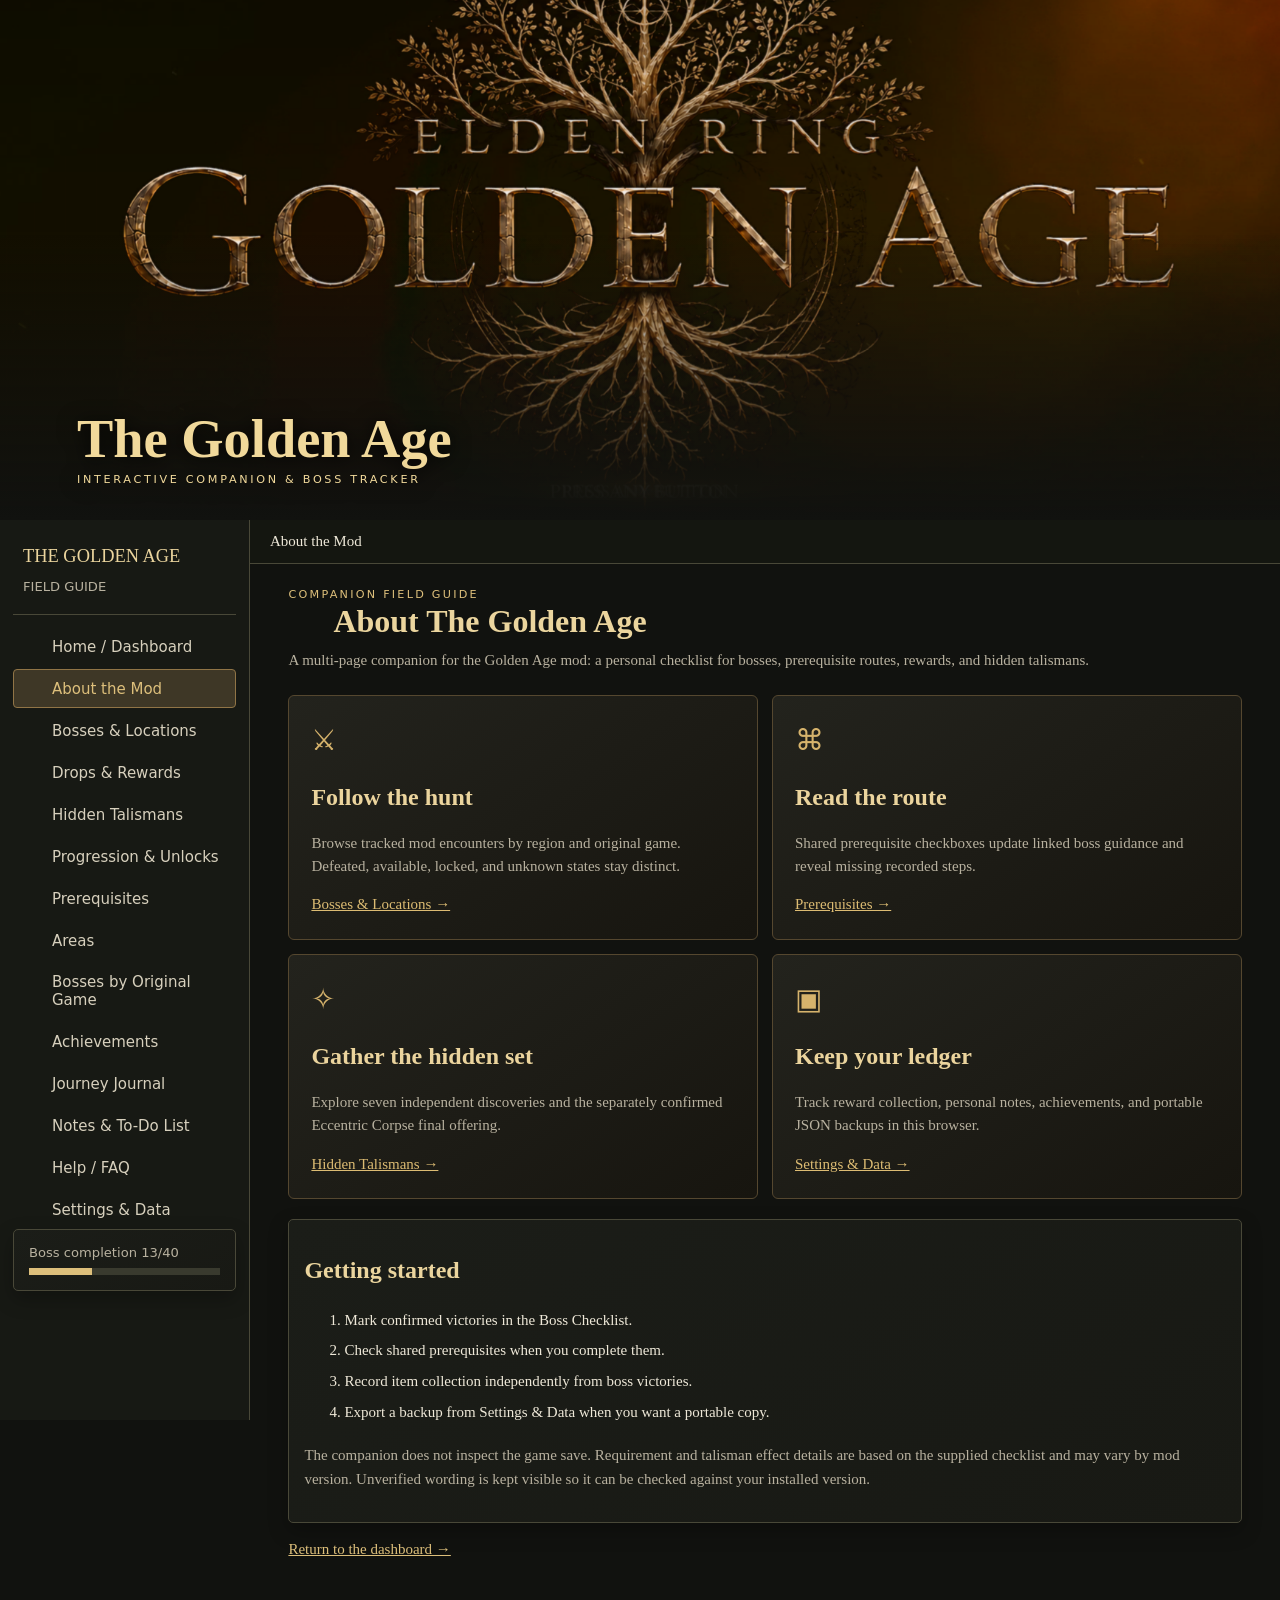
==== about.html @ 00728326 "Add files via upload" ====
<!doctype html><html lang="en"><head><meta charset="utf-8"><meta name="viewport" content="width=device-width,initial-scale=1"><meta name="theme-color" content="#11120f"><title>About the Mod — The Golden Age</title><link rel="stylesheet" href="app.css"></head><body data-page="about"><div class="hero"><div class="art" id="art"></div><h1>The Golden Age<small>Interactive companion & boss tracker</small></h1></div><div class="layout"><aside id="side"><div class="brand">THE GOLDEN AGE<br><span class="small">FIELD GUIDE</span></div><nav id="nav"></nav><div class="panel small" id="progress"></div></aside><div class="overlay" id="overlay"></div><div class="main"><div class="top"><button class="hamb" id="hamb">☰</button> <span id="pageLabel">About the Mod</span></div><main class="content" id="view"></main><footer class="small">Local companion tracker. Progress stays in this browser. Locations and prerequisites can vary by mod version.</footer></div></div><script src="bosses-data.js"></script><script src="app.js"></script><script src="rewards-data.js"></script><script src="talisman-data.js"></script><script src="extras.js"></script></body></html>
---- app.css ----
:root {
  color-scheme: dark;
  --bg: #11120f;
  --panel: #1b1d18;
  --line: #494838;
  --text: #eee8d8;
  --muted: #b8b19f;
  --gold: #ddbf7b;
  --green: #9fc58a;
  --amber: #e2bc76;
}

* {
  box-sizing: border-box;
}

body {
  margin: 0;
  background: var(--bg);
  color: var(--text);
  font: 15px/1.55 Georgia, serif;
}

button,
input,
select,
textarea {
  font: inherit;
}

button,
select {
  color: var(--text);
  background: #24261f;
  border: 1px solid #635c40;
  padding: 9px 12px;
  border-radius: 4px;
  cursor: pointer;
}

button:hover {
  border-color: var(--gold);
  color: #f2dc9f;
}

button:focus-visible,
input:focus-visible,
select:focus-visible,
textarea:focus-visible,
a:focus-visible {
  outline: 2px solid var(--gold);
  outline-offset: 2px;
}

/* --- Interactive Checkbox & Card Animations --- */
input[type="checkbox"] {
  cursor: pointer;
  transition: transform 0.2s cubic-bezier(0.175, 0.885, 0.32, 1.275);
}

input[type="checkbox"]:checked {
  transform: scale(1.25);
}

@keyframes achievementUnlockPop {
  0% {
    transform: scale(0.95);
    opacity: 0;
  }
  50% {
    transform: scale(1.03);
    opacity: 1;
  }
  100% {
    transform: scale(1);
    opacity: 1;
  }
}

.hero {
  height: min(46vw, 520px);
  min-height: 250px;
  position: relative;
  overflow: hidden;
  background: #080903;
}

.art {
  position: absolute;
  inset: -5%;
  background: url('elden-ring-hero.png') center 48%/cover no-repeat;
  animation: fade 1.8s ease both;
  transition: transform 0.2s;
}

.hero:after {
  content: '';
  position: absolute;
  inset: 0;
  background: linear-gradient(0deg, #11120f, transparent 55%, #0003);
}

.hero h1 {
  position: absolute;
  z-index: 1;
  left: 6vw;
  bottom: 26px;
  color: #f1d99b;
  font-size: clamp(2rem, 5vw, 3.4rem);
  text-shadow: 0 2px 20px #000;
  animation: fade 1.2s 0.2s both;
}

.hero small {
  display: block;
  font: 0.7rem system-ui, sans-serif;
  letter-spacing: 0.24em;
  text-transform: uppercase;
}

@keyframes fade {
  from {
    opacity: 0;
    transform: scale(1.07);
  }
  to {
    opacity: 1;
    transform: scale(1);
  }
}

.layout {
  display: grid;
  grid-template-columns: 250px minmax(0, 1fr);
}

aside {
  height: 100vh;
  overflow: auto;
  position: sticky;
  top: 0;
  background: #171914;
  border-right: 1px solid var(--line);
  padding: 18px 13px;
}

.brand {
  color: var(--gold);
  font-size: 1.15rem;
  padding: 4px 10px 15px;
  border-bottom: 1px solid var(--line);
}

nav {
  display: grid;
  gap: 3px;
  margin-top: 12px;
}

nav a {
  display: block;
  text-decoration: none;
  background: transparent;
  border: 1px solid transparent;
  border-radius: 4px;
  padding: 9px 10px;
  color: #d7d0bd;
  font: 15px system-ui, sans-serif;
}

nav a.active {
  background: color-mix(in srgb, var(--gold2) 30%, var(--panel));
  border-color: var(--gold2);
  color: var(--gold);
}

nav a:hover {
  background: #25271f;
}

nav button {
  text-align: left;
  background: transparent;
  border-color: transparent;
  color: #d7d0bd;
}

nav button.active {
  background: #302e22;
  border-color: #63583b;
  color: #f0d797;
}

.meter {
  height: 7px;
  background: #393a2e;
  margin-top: 8px;
}

.meter i {
  height: 100%;
  display: block;
  background: linear-gradient(90deg, var(--gold2), var(--gold));
}

.main {
  min-width: 0;
}

.top {
  position: sticky;
  top: 0;
  background: #141610ed;
  backdrop-filter: blur(8px);
  padding: 10px 20px;
  border-bottom: 1px solid var(--line);
  z-index: 3;
  color: var(--gold);
}

.hamb {
  display: none;
}

.content {
  padding: 24px clamp(15px, 3vw, 40px);
  max-width: 1450px;
  margin: auto;
}

h1,
h2,
h3 {
  color: #ebd59e;
  line-height: 1.25;
}

h1 {
  margin: 0 0 8px;
}

p {
  color: var(--muted);
}

.grid {
  display: grid;
  grid-template-columns: repeat(auto-fit, minmax(min(100%, 225px), 1fr));
  gap: 12px;
}

.stat,
.panel,
.card,
.row {
  background: linear-gradient(145deg, #24251f, #191b16);
  border: 1px solid var(--line);
  border-radius: 5px;
  padding: 15px;
}

.stat b {
  display: block;
  font-size: 1.8rem;
  color: var(--gold);
}

.stat span,
.muted,
.small {
  color: var(--muted);
  font: 0.82rem system-ui, sans-serif;
}

.toolbar {
  display: flex;
  flex-wrap: wrap;
  gap: 8px;
  margin: 14px 0;
}

.toolbar input,
.toolbar select,
textarea {
  background: #171914;
  color: var(--text);
  border: 1px solid var(--line);
  padding: 10px;
  border-radius: 4px;
}

.search {
  flex: 1;
  min-width: 180px;
}

.area {
  margin: 24px 0;
}

.area h2 {
  border-bottom: 1px solid #907446;
  padding-bottom: 8px;
}

.cards {
  display: grid;
  grid-template-columns: repeat(auto-fit, minmax(min(100%, 320px), 1fr));
  gap: 12px;
}

.card {
  padding: 0;
  overflow: hidden;
}

.card.done {
  border-color: #70865b;
}

.head {
  display: flex;
  gap: 10px;
  align-items: flex-start;
  padding: 13px;
}

.check {
  width: 20px;
  height: 20px;
  accent-color: var(--green);
  flex-shrink: 0;
  margin-top: 3px;
}

.name {
  font-size: 1.06rem;
  color: #f0e4c1;
  font-weight: bold;
  cursor: pointer;
}

.badge,
.pill {
  display: inline-block;
  border: 1px solid #65583c;
  padding: 3px 7px;
  border-radius: 3px;
  font: 0.68rem system-ui, sans-serif;
  color: var(--gold);
  margin: 2px;
}

.badge {
  margin-left: auto;
  white-space: nowrap;
}

.green {
  color: var(--green);
}

.amber {
  color: var(--amber);
}

.body {
  padding: 0 14px 14px 44px;
  color: var(--muted);
  font-size: 0.91rem;
}

.body p {
  margin: 5px 0;
}

.reqs {
  border-top: 1px solid var(--line);
  margin-top: 10px;
  padding-top: 8px;
}

.req {
  display: flex;
  gap: 7px;
  margin: 7px 0;
  align-items: flex-start;
  font: 0.82rem system-ui, sans-serif;
}

.req input {
  accent-color: var(--green);
  margin-top: 3px;
}

.list {
  display: grid;
  gap: 8px;
}

textarea {
  width: 100%;
  min-height: 75px;
}

.note {
  display: grid;
  grid-template-columns: 140px 1fr auto;
  gap: 8px;
  padding: 10px;
  border-bottom: 1px solid var(--line);
}

.hidden {
  display: none !important;
}

.overlay {
  display: none;
}

@media (max-width: 800px) {
  .layout {
    grid-template-columns: 1fr;
  }
  aside {
    position: fixed;
    left: 0;
    top: 0;
    width: min(82vw, 290px);
    z-index: 6;
    transform: translateX(-110%);
    transition: transform 0.2s;
  }
  aside.open {
    transform: translateX(0);
  }
  .hamb {
    display: inline-block;
  }
  .overlay.show {
    display: block;
    position: fixed;
    inset: 0;
    background: #0009;
    z-index: 5;
  }
  .hero {
    height: 36vh;
    min-height: 220px;
  }
  .content {
    padding: 18px 13px;
  }
  .note {
    grid-template-columns: 1fr;
  }
}

@media (prefers-reduced-motion: reduce) {
  *,
  *:before,
  *:after {
    animation-duration: 0.01ms !important;
    transition-duration: 0.01ms !important;
    scroll-behavior: auto !important;
  }
}

.reward-grid {
  display: grid;
  grid-template-columns: repeat(auto-fit, minmax(min(100%, 270px), 1fr));
  gap: 10px;
  margin: 12px 0;
}

.reward-card {
  display: grid;
  grid-template-columns: 54px 1fr;
  gap: 10px;
  padding: 12px;
  background: linear-gradient(145deg, #25271f, #191b16);
  border: 1px solid var(--line);
  border-radius: 5px;
}

.reward-icon,
.boss-seal {
  width: 50px;
  height: 50px;
  display: grid;
  place-items: center;
  border: 1px solid #8c754c;
  background: radial-gradient(circle, #54472e, #1a1b16 70%);
  color: var(--gold);
  font-size: 1.45rem;
  border-radius: 50%;
  flex-shrink: 0;
}

.reward-icon.large {
  width: 72px;
  height: 72px;
  font-size: 2rem;
}

.reward-copy {
  min-width: 0;
}

.reward-title {
  font-weight: bold;
  color: #f0dfb5;
  cursor: pointer;
}

.reward-title:hover {
  color: var(--gold);
  text-decoration: underline;
}

.reward-boss {
  border: 1px solid var(--line);
  border-radius: 5px;
  padding: 12px;
  background: #1a1c17;
  margin: 8px 0;
}

.reward-boss summary {
  display: flex;
  align-items: center;
  gap: 9px;
  cursor: pointer;
  flex-wrap: wrap;
}

.reward-boss summary .badge {
  margin-left: auto;
}

.guide-dialog {
  max-width: 700px;
  width: calc(100% - 28px);
  background: #1b1d18;
  color: var(--text);
  border: 1px solid #907446;
  border-radius: 6px;
  padding: 22px;
}

.guide-dialog::backdrop {
  background: #000b;
}

.guide-dialog .close {
  float: right;
}

.chain {
  border: 1px solid var(--line);
}

.chain summary,
.task-guide summary {
  cursor: pointer;
}

.section-title {
  margin-top: 28px;
}

.task-guide label {
  display: inline;
}

.task-guide summary > label {
  cursor: pointer;
}

@media (max-width: 650px) {
  .reward-card {
    grid-template-columns: 42px 1fr;
  }
  .reward-icon {
    width: 40px;
    height: 40px;
    font-size: 1.15rem;
  }
  .reward-boss summary .badge {
    margin-left: 0;
  }
}

:root[data-theme="ashen"] {
  --bg: #151719;
  --panel: #202326;
  --line: #555b5e;
  --text: #f0f1ef;
  --muted: #c0c5c7;
  --gold: #bec5c8;
  --green: #a9c3b1;
  --amber: #d6c28d;
}

:root[data-theme="golden"] {
  --bg: #17130d;
  --panel: #241d13;
  --line: #6c5530;
  --gold: #f1c85a;
  --green: #a7d17f;
  --amber: #f0b95f;
}

:root[data-theme="contrast"] {
  --bg: #050606;
  --panel: #101313;
  --line: #a7a78a;
  --text: #fff;
  --muted: #e4e4d9;
  --gold: #ffe36e;
  --green: #aaff9c;
  --amber: #ffd273;
}

:root[data-accent="jade"] {
  --gold: #9bd3ad;
  --gold2: #527d61;
}

:root[data-accent="ember"] {
  --gold: #e99a72;
  --gold2: #9e583e;
}

:root[data-accent="ice"] {
  --gold: #9ed5e6;
  --gold2: #537f95;
}

:root[data-density="compact"] .card,
:root[data-density="compact"] .row {
  padding: 9px;
}

:root[data-density="compact"] .head {
  padding: 8px;
}

:root[data-density="compact"] .body {
  padding-bottom: 9px;
}

:root[data-density="compact"] .reward-card {
  padding: 8px;
  gap: 7px;
}

:root[data-density="compact"] .reward-boss {
  padding: 8px;
  margin: 5px 0;
}

:root[data-density="compact"] .task-guide {
  padding: 9px;
}

:root[data-images="off"] .boss-seal,
:root[data-images="off"] .emblem-mini,
:root[data-images="off"] .achievement-crest {
  display: none !important;
}

:root[data-animations="off"] *,
:root[data-animations="off"] *::before,
:root[data-animations="off"] *::after {
  animation: none !important;
  transition: none !important;
  scroll-behavior: auto !important;
}

.page-kicker {
  font: 0.7rem system-ui, sans-serif;
  letter-spacing: 0.2em;
  color: var(--gold);
  text-transform: uppercase;
}

.page-intro {
  max-width: 850px;
  margin: 6px 0 22px;
}

.settings-section {
  scroll-margin-top: 70px;
  margin: 30px 0;
  padding: 22px;
  border: 1px solid var(--line);
  border-radius: 7px;
  background: linear-gradient(
    145deg,
    color-mix(in srgb, var(--panel) 92%, var(--gold) 8%),
    var(--panel)
  );
  box-shadow: 0 9px 26px #0003;
  position: relative;
}

.settings-section:before {
  content: "";
  position: absolute;
  inset: 5px;
  border: 1px solid color-mix(in srgb, var(--gold2) 38%, transparent);
  border-radius: 4px;
  pointer-events: none;
}

.section-heading {
  display: flex;
  gap: 12px;
  align-items: flex-start;
  margin-bottom: 16px;
}

.section-heading > span {
  display: grid;
  place-items: center;
  width: 40px;
  height: 40px;
  border: 1px solid var(--gold2);
  border-radius: 50%;
  color: var(--gold);
  font-size: 1.2rem;
}

.section-heading h2 {
  margin: 0;
}

.section-heading p {
  margin: 4px 0;
}

.section-nav,
.quick-links {
  display: flex;
  gap: 8px;
  flex-wrap: wrap;
  margin: 14px 0;
}

.section-nav a,
.quick-links a {
  border: 1px solid var(--line);
  border-radius: 4px;
  padding: 8px 11px;
  text-decoration: none;
  background: var(--panel);
  color: var(--text);
}

.section-nav a:hover,
.quick-links a:hover {
  border-color: var(--gold);
  color: var(--gold);
}

.settings-grid {
  display: grid;
  grid-template-columns: repeat(auto-fit, minmax(min(100%, 300px), 1fr));
  gap: 11px;
}

.setting-card {
  display: flex;
  gap: 12px;
  align-items: flex-start;
  background: color-mix(in srgb, var(--panel) 92%, black);
  border: 1px solid var(--line);
  border-radius: 5px;
  padding: 14px;
  min-width: 0;
}

.setting-card > span:last-child,
.setting-card > div {
  display: grid;
  gap: 6px;
  min-width: 0;
  flex: 1;
}

.setting-card small {
  display: block;
  color: var(--muted);
  font: 0.78rem/1.45 system-ui, sans-serif;
}

.setting-card select,
.setting-card input[type="file"] {
  max-width: 100%;
  margin-top: 5px;
}

.setting-icon {
  width: 32px;
  height: 32px;
  display: grid;
  place-items: center;
  flex-shrink: 0;
  color: var(--gold);
  border: 1px solid var(--gold2);
  border-radius: 50%;
  font-size: 1rem;
}

.data-grid,
.reset-grid {
  margin: 10px 0;
}

.danger-card {
  border-color: #754a3b;
}

.danger {
  border-color: #8c5340;
  color: #f0b59e;
}

.primary {
  background: linear-gradient(
    135deg,
    color-mix(in srgb, var(--gold2) 78%, black),
    color-mix(in srgb, var(--panel) 40%, var(--gold2))
  );
  border-color: var(--gold2);
}

.notice.storage-notice {
  margin-top: 18px;
  padding: 18px;
  border: 1px solid var(--gold2);
  border-left: 4px solid var(--gold);
  background: var(--panel);
}

.notice.storage-notice p {
  margin-bottom: 0;
}

.success {
  color: var(--green);
}

.error {
  color: #f0a18b;
}

.achievement-overview {
  display: grid;
  grid-template-columns: minmax(160px, 1fr) minmax(200px, 2fr) minmax(90px, 0.7fr);
  gap: 18px;
  align-items: center;
  border: 1px solid var(--gold2);
  padding: 18px;
  border-radius: 6px;
  background: radial-gradient(
      ellipse at top left,
      #51432955,
      transparent 58%
    ),
    var(--panel);
  box-shadow: inset 0 0 0 3px #0002, 0 8px 25px #0004;
}

.achievement-total {
  display: flex;
  gap: 10px;
  align-items: center;
}

.achievement-total b {
  font-size: 1.5rem;
  color: var(--gold);
}

.achievement-total small {
  display: block;
  color: var(--muted);
  font: 0.8rem system-ui, sans-serif;
}

.large-seal,
.achievement-crest,
.emblem-mini,
.toast-seal {
  display: grid;
  place-items: center;
  color: var(--gold);
  background: radial-gradient(circle, #594a2a, #171914 72%);
  border: 1px solid var(--gold2);
  border-radius: 50%;
}

.large-seal {
  width: 54px;
  height: 54px;
  font-size: 1.6rem;
}

.meter-label {
  display: flex;
  justify-content: space-between;
  margin-bottom: 7px;
}

.meter-label b {
  color: var(--gold);
}

.recent-grid {
  margin: 16px 0;
}

.achievement-section {
  margin: 28px 0;
}

.achievement-grid {
  display: grid;
  grid-template-columns: repeat(auto-fit, minmax(min(100%, 310px), 1fr));
  gap: 12px;
}

.achievement-card {
  display: flex;
  gap: 14px;
  position: relative;
  padding: 15px;
  border: 1px solid var(--line);
  border-radius: 5px;
  background: linear-gradient(140deg, var(--panel), #141510);
  overflow: hidden;
}

.achievement-card:after {
  content: "";
  position: absolute;
  top: 0;
  right: 0;
  width: 38px;
  height: 38px;
  border-top: 1px solid var(--gold2);
  border-right: 1px solid var(--gold2);
  opacity: 0.65;
}

.achievement-card.earned {
  border-color: var(--gold2);
  box-shadow: inset 0 0 22px #b99a3716, 0 6px 18px #0003;
  animation: achievementUnlockPop 0.4s cubic-bezier(0.175, 0.885, 0.32, 1.275) forwards;
}

.achievement-card.locked-achievement {
  filter: saturate(0.55);
}

.achievement-crest {
  width: 48px;
  height: 48px;
  flex-shrink: 0;
  font-size: 1.25rem;
}

.earned .achievement-crest {
  box-shadow: 0 0 14px color-mix(in srgb, var(--gold) 35%, transparent);
}

.achievement-card-body {
  min-width: 0;
  flex: 1;
}

.achievement-card h3 {
  margin: 4px 0;
}

.achievement-card p {
  margin: 5px 0;
}

.achievement-progress {
  font: 0.75rem system-ui, sans-serif;
  color: var(--muted);
}

.achievement-progress .meter {
  margin: 5px 0;
}

.emblem-mini {
  display: inline-grid;
  width: 24px;
  height: 24px;
  margin-right: 6px;
  font-size: 0.8rem;
  vertical-align: middle;
}

.achievement-toast {
  position: fixed;
  right: 18px;
  bottom: 18px;
  z-index: 20;
  max-width: min(430px, calc(100vw - 36px));
  display: flex;
  align-items: center;
  gap: 12px;
  padding: 14px 42px 14px 14px;
  background: #222117;
  border: 1px solid var(--gold);
  box-shadow: 0 8px 35px #000b;
  border-radius: 6px;
  animation: toast-in 0.25s ease-out;
}

.achievement-toast button {
  position: absolute;
  right: 7px;
  top: 7px;
  padding: 2px 8px;
}

.toast-seal {
  width: 38px;
  height: 38px;
  flex-shrink: 0;
}

.achievement-toast b {
  color: var(--gold);
}

.achievement-toast div div {
  font: 0.8rem/1.4 system-ui, sans-serif;
}

.empty-state {
  margin: 20px 0;
  padding: 28px;
  text-align: center;
  border: 1px dashed var(--line);
  color: var(--muted);
}

@keyframes toast-in {
  from {
    opacity: 0;
    transform: translateY(8px);
  }
  to {
    opacity: 1;
    transform: translateY(0);
  }
}

.faq-searchbar {
  position: sticky;
  top: 46px;
  z-index: 2;
  background: var(--bg);
  padding: 8px 0;
}

.faq-section {
  margin: 24px 0;
}

.faq-section h2 {
  border-bottom: 1px solid var(--gold2);
  padding-bottom: 8px;
}

.faq-item {
  border: 1px solid var(--line);
  border-radius: 5px;
  background: var(--panel);
  margin: 8px 0;
  overflow: hidden;
}

.faq-item summary {
  cursor: pointer;
  list-style: none;
  padding: 13px 42px 13px 15px;
  color: var(--text);
  position: relative;
}

.faq-item summary::-webkit-details-marker {
  display: none;
}

.faq-item summary:after {
  content: "＋";
  position: absolute;
  right: 15px;
  color: var(--gold);
}

.faq-item[open] summary:after {
  content: "−";
}

.faq-item[open] summary {
  color: var(--gold);
  border-bottom: 1px solid var(--line);
}

.faq-answer {
  padding: 4px 15px;
}

.faq-answer p {
  margin: 10px 0;
}

.section-title {
  margin-top: 28px;
}

@media (max-width: 700px) {
  .achievement-overview {
    grid-template-columns: 1fr;
    gap: 12px;
  }
  .settings-section {
    padding: 15px;
  }
  .faq-searchbar {
    top: 43px;
  }
  .achievement-toast {
    right: 9px;
    bottom: 9px;
  }
  .achievement-card {
    padding: 12px;
  }
}

.nav-emblem {
  width: 19px;
  height: 19px;
  vertical-align: -4px;
  margin-right: 9px;
  fill: none;
  stroke: currentColor;
  stroke-width: 1.55;
  stroke-linecap: round;
  stroke-linejoin: round;
  flex: none;
}

.page-emblem {
  width: 34px;
  height: 34px;
  vertical-align: -7px;
  margin-right: 11px;
  fill: none;
  stroke: var(--gold);
  stroke-width: 1.45;
  stroke-linecap: round;
  stroke-linejoin: round;
  filter: drop-shadow(0 0 5px #d6ad5740);
}

nav a {
  display: flex;
  align-items: center;
}

.achievement-heading {
  display: flex;
  align-items: center;
  gap: 15px;
  margin: 8px 0 18px;
}

.achievement-heading h1 {
  margin: 0;
}

.achievement-heading .page-intro {
  margin: 5px 0;
  max-width: 900px;
}

.achievement-overview {
  grid-template-columns: repeat(5, minmax(100px, 1fr));
  gap: 13px;
}

.achievement-total {
  display: grid;
  gap: 2px;
  align-content: center;
}

.achievement-total b {
  font-size: 1.35rem;
}

.achievement-meter {
  grid-column: 1/-1;
}

.achievement-card {
  min-height: 228px;
}

.achievement-crest {
  width: 56px;
  height: 56px;
  position: relative;
  border-radius: 36% 36% 50% 50%;
  clip-path: polygon(50% 0, 91% 22%, 83% 77%, 50% 100%, 17% 77%, 9% 22%);
  outline: 1px solid var(--tier-color, var(--gold2));
  background: radial-gradient(
    circle at 50% 38%,
    color-mix(in srgb, var(--tier-color, var(--gold)) 24%, #171914),
    #171914 72%
  );
  color: var(--tier-color, var(--gold));
  font-size: 1.35rem;
  text-shadow: 0 1px 8px
    color-mix(in srgb, var(--tier-color, var(--gold)) 55%, transparent);
}

.tier-common {
  --tier-color: #b88b5a;
}

.tier-uncommon {
  --tier-color: #91ad78;
}

.tier-rare {
  --tier-color: #9bb2c2;
}

.tier-epic {
  --tier-color: #d5ad61;
}

.tier-legendary {
  --tier-color: #e6cf8c;
}

.tier-card-common {
  border-left: 3px solid #b88b5a;
}

.tier-card-uncommon {
  border-left: 3px solid #91ad78;
}

.tier-card-rare {
  border-left: 3px solid #9bb2c2;
}

.tier-card-epic {
  border-left: 3px solid #d5ad61;
}

.tier-card-legendary {
  border-left: 3px solid #e6cf8c;
}

.secret-achievement {
  background: radial-gradient(
    ellipse at top left,
    #31273a,
    #171914 74%
  );
  border-color: #75627d;
}

.secret-achievement .achievement-crest {
  --tier-color: #bda1cb;
}

.pin-achievement {
  font-size: 0.77rem;
  padding: 5px 8px;
  margin-top: 8px;
}

.pin-achievement:disabled {
  opacity: 0.5;
  cursor: not-allowed;
}

.showcase-panel h2,
.showcase-panel h3 {
  margin-top: 0;
}

.feature-achievement {
  display: flex;
  gap: 12px;
  align-items: flex-start;
}

.feature-achievement > div {
  flex: 1;
}

.feature-achievement p {
  margin: 4px 0;
}

.intel-button {
  padding: 5px 9px;
  font-size: 0.74rem;
  white-space: nowrap;
}

.head .intel-button {
  margin-left: auto;
}

.boss-pin[aria-pressed="true"] {
  color: var(--gold);
}

.intel-dialog {
  max-height: min(88vh, 900px);
  overflow: auto;
}

.intel-dialog h2 {
  font-size: 1.6rem;
  margin: 8px 0;
}

.intel-location {
  border-left: 2px solid var(--gold2);
  padding-left: 12px;
}

.intel-status-grid {
  display: flex;
  align-items: center;
  gap: 7px;
  flex-wrap: wrap;
  margin: 14px 0;
}

.intel-section {
  padding: 14px 0;
  border-top: 1px solid var(--line);
}

.intel-section h3 {
  margin: 0 0 9px;
}

.intel-section h4 {
  color: var(--gold);
  margin-bottom: 5px;
}

.intel-section ul {
  padding-left: 22px;
}

.intel-task-list label {
  font-family: system-ui, sans-serif;
}

.intel-rewards {
  display: grid;
  grid-template-columns: repeat(auto-fit, minmax(min(100%, 235px), 1fr));
  gap: 9px;
}

.intel-reward {
  border: 1px solid var(--line);
  border-radius: 4px;
  padding: 11px;
  background: #11130f;
}

.intel-reward p {
  margin: 6px 0;
}

.intel-note {
  border-left: 2px solid var(--gold2);
  padding: 5px 10px;
  background: #171914;
}

.intel-actions {
  display: flex;
  align-items: center;
  gap: 9px;
}

.button-link {
  display: inline-block;
  border: 1px solid var(--line);
  border-radius: 4px;
  padding: 8px 11px;
  color: var(--text);
  text-decoration: none;
}

.button-link:hover {
  border-color: var(--gold);
  color: var(--gold);
}

.intel-source {
  border-top: 1px dashed var(--line);
  padding-top: 10px;
}

@media (max-width: 900px) {
  .achievement-overview {
    grid-template-columns: repeat(3, minmax(90px, 1fr));
  }
  .achievement-total {
    min-height: 50px;
  }
}

@media (max-width: 560px) {
  .achievement-heading {
    align-items: flex-start;
  }
  .achievement-heading .large-seal {
    width: 42px;
    height: 42px;
    flex: none;
  }
  .achievement-overview {
    grid-template-columns: repeat(2, minmax(95px, 1fr));
    padding: 13px;
  }
  .achievement-meter {
    grid-column: 1/-1;
  }
  .achievement-card {
    min-height: 0;
    gap: 10px;
  }
  .achievement-crest {
    width: 44px;
    height: 48px;
  }
  .intel-dialog {
    padding: 15px;
  }
  .intel-actions {
    flex-wrap: wrap;
  }
}

.intel-portrait {
  float: right;
  width: 64px;
  height: 64px;
  display: grid;
  place-items: center;
  border: 1px solid var(--gold2);
  border-radius: 50%;
  color: var(--gold);
  background: radial-gradient(circle, #51432d, #171914 70%);
  font: 1.2rem Georgia, serif;
  box-shadow: inset 0 0 0 4px #0005;
}

.intel-portrait:after {
  content: "Portrait not cataloged";
  position: absolute;
  transform: translateY(45px);
  font: 0.6rem system-ui, sans-serif;
  color: var(--muted);
  white-space: nowrap;
}

.stat-link {
  color: inherit;
  text-decoration: none;
}

.stat-link:hover,
.dashboard-stat:hover {
  border-color: var(--gold, #c9a86a);
  transform: translateY(-2px);
}

.status-defeated {
  border-color: #766548;
}

.status-available {
  border-color: #74816a;
}

.status-locked {
  border-color: #725d47;
}

.status-unknown {
  border-color: #59606a;
}

.dashboard-hero {
  display: grid;
  grid-template-columns: minmax(0, 1.65fr) minmax(180px, 0.55fr);
  gap: 24px;
  align-items: end;
  padding: clamp(24px, 4vw, 54px);
  min-height: 290px;
  border: 1px solid #8d713f;
  border-radius: 8px;
  background: linear-gradient(
      90deg,
      rgba(14, 14, 10, 0.96),
      rgba(18, 15, 10, 0.76) 58%,
      rgba(17, 15, 10, 0.35)
    ),
    url('elden-ring-hero.png') center 44%/cover;
  color: #efe2c2;
  box-shadow: 0 16px 40px #0008;
}

.dashboard-hero h1 {
  font-size: clamp(2.2rem, 5vw, 4rem);
  margin: 0.25em 0;
}

.dashboard-hero-copy > p {
  max-width: 650px;
  font-size: 1.05rem;
}

.dashboard-actions,
.dashboard-links {
  display: flex;
  flex-wrap: wrap;
  gap: 10px;
  margin-top: 20px;
}

.button-link {
  display: inline-flex;
  align-items: center;
  justify-content: center;
  padding: 10px 14px;
  border: 1px solid #826b45;
  border-radius: 4px;
  color: #eddfc0;
  text-decoration: none;
  background: #24231c;
}

.button-link:hover {
  background: #393326;
}

.button-link.primary {
  background: #644229;
  border-color: #bd8c54;
}

.dashboard-progress {
  display: grid;
  gap: 8px;
  padding: 18px;
  background: #11120ddd;
  border: 1px solid #8d713f;
  border-radius: 6px;
}

.dashboard-progress > b {
  font: 2.8rem Georgia, serif;
  color: #e6b46c;
}

.dashboard-progress small {
  font-size: 1rem;
}

.dashboard-stats {
  display: grid;
  grid-template-columns: repeat(6, minmax(105px, 1fr));
  gap: 10px;
  margin: 16px 0;
}

.dashboard-stat {
  display: grid;
  gap: 5px;
  padding: 14px;
  border: 1px solid #51452f;
  border-radius: 5px;
  background: linear-gradient(145deg, #22231e, #171711);
  text-decoration: none;
  color: inherit;
  transition: 0.18s;
}

.dashboard-stat span {
  font-size: 0.82rem;
  color: #c9bea2;
}

.dashboard-stat b {
  font: 1.8rem Georgia, serif;
  color: #e9aa70;
}

.dashboard-columns {
  display: grid;
  grid-template-columns: 1fr 1fr;
  gap: 14px;
}

.dashboard-panel,
.dashboard-discoveries {
  padding: 20px;
  border: 1px solid #51452f;
  border-radius: 6px;
  background: linear-gradient(145deg, #21211b, #17150f);
}

.dashboard-panel h2,
.dashboard-discoveries h2 {
  margin: 0.3em 0;
  color: #ead29b;
}

.dashboard-next {
  padding-left: 22px;
}

.dashboard-next li {
  padding: 8px 0;
  border-bottom: 1px solid #423a29;
}

.dashboard-next a {
  display: grid;
  gap: 4px;
  text-decoration: none;
}

.dashboard-next a span {
  font-size: 0.82rem;
  color: #c7b995;
}

.dashboard-discoveries {
  display: grid;
  grid-template-columns: 1fr auto auto;
  gap: 18px;
  align-items: center;
  margin-top: 14px;
}

.discovery-seals {
  display: flex;
  gap: 6px;
}

.discovery-seal {
  display: grid;
  place-items: center;
  width: 32px;
  height: 32px;
  border: 1px solid #705c39;
  border-radius: 50%;
  color: #a99772;
}

.discovery-seal.is-collected {
  color: #ebc67a;
  background: #544328;
}

.dashboard-links {
  padding: 12px 0;
}

.dashboard-links a {
  color: #dbbd7a;
  margin-right: 10px;
}

.talisman-hero {
  display: grid;
  grid-template-columns: 1fr minmax(210px, 0.7fr);
  gap: 20px;
  align-items: center;
  background: linear-gradient(130deg, #202019, #17140f 65%, #392816);
  border-color: #80653a;
}

.talisman-hero h2 {
  color: #ead29b;
  font-size: 2rem;
  margin: 0.3em 0;
}

.talisman-final-state {
  display: grid;
  gap: 8px;
  padding: 16px;
  border: 1px solid #634e32;
  background: #15140f;
  border-radius: 5px;
}

.talisman-final-state b {
  color: #d2b878;
}

.talisman-final-state.is-ready {
  border-color: #9b8045;
  box-shadow: inset 0 0 20px #a47e2622;
}

.talisman-final-state.is-collected {
  border-color: #82916b;
}

.talisman-grid {
  display: grid;
  grid-template-columns: repeat(2, minmax(0, 1fr));
  gap: 14px;
  margin: 16px 0;
}

.talisman-card {
  padding: 20px;
  border: 1px solid #57482e;
  border-radius: 6px;
  background: linear-gradient(150deg, #24241e, #17150f);
  box-shadow: 0 8px 20px #0004;
}

.talisman-card.is-collected {
  border-color: #8a8558;
}

.talisman-card.talisman-final {
  background: linear-gradient(140deg, #302618, #191711);
}

.talisman-card h2 {
  margin: 0.5em 0 0.2em;
  color: #ebd49d;
  font: 1.5rem Georgia, serif;
}

.talisman-card-head {
  display: flex;
  justify-content: space-between;
  align-items: center;
}

.talisman-icon {
  width: 44px;
  height: 44px;
  color: #d5b16e;
  filter: drop-shadow(0 0 8px #d5a34c33);
}

.talisman-area {
  color: #c59a62;
  font-size: 0.88rem;
}

.talisman-details {
  margin: 14px 0;
  border-top: 1px solid #54452e;
  border-bottom: 1px solid #54452e;
  padding: 10px 0;
}

.talisman-details summary {
  cursor: pointer;
  color: #e3c784;
}

.talisman-details p {
  line-height: 1.55;
}

.talisman-check {
  display: flex;
  gap: 10px;
  align-items: flex-start;
  padding: 8px 0;
  color: #e5d8b9;
}

.talisman-check input {
  accent-color: #c6a55f;
  margin-top: 4px;
}

.talisman-dependency {
  margin-top: 24px;
}

.talisman-dependency-grid {
  display: grid;
  grid-template-columns: repeat(4, minmax(0, 1fr));
  gap: 8px;
  margin: 14px 0;
}

.talisman-dependency-item {
  padding: 9px;
  border: 1px solid #54452e;
  border-radius: 4px;
  color: #e1d4b4;
  text-decoration: none;
}

.talisman-dependency-item span {
  margin-right: 7px;
  color: #bf9f61;
}

.talisman-dependency-item.is-collected {
  border-color: #81835b;
}

.pill-ready {
  border-color: #988047;
}

.pill-done {
  border-color: #748360;
}

.about-feature-grid {
  display: grid;
  grid-template-columns: repeat(2, minmax(0, 1fr));
  gap: 14px;
  margin: 20px 0;
}

.about-feature-grid article {
  padding: 22px;
  border: 1px solid #55472f;
  border-radius: 6px;
  background: linear-gradient(145deg, #23231d, #17150f);
}

.about-feature-grid article > span {
  font-size: 1.8rem;
  color: #d6b36c;
}

.about-feature-grid h2 {
  color: #ebd49d;
}

.about-feature-grid a,
.about-guide a {
  color: #ddbc73;
}

.about-guide {
  line-height: 1.65;
}

.about-guide li {
  padding: 3px 0;
}

@media (max-width: 900px) {
  .dashboard-stats {
    grid-template-columns: repeat(3, minmax(0, 1fr));
  }
  .dashboard-hero {
    grid-template-columns: 1fr;
  }
  .dashboard-progress {
    max-width: 320px;
  }
  .dashboard-discoveries {
    grid-template-columns: 1fr;
  }
  .talisman-dependency-grid {
    grid-template-columns: repeat(2, minmax(0, 1fr));
  }
}

@media (max-width: 620px) {
  .dashboard-columns,
  .talisman-grid,
  .talisman-hero,
  .about-feature-grid {
    grid-template-columns: 1fr;
  }
  .dashboard-stats {
    grid-template-columns: repeat(2, minmax(0, 1fr));
  }
  .dashboard-hero {
    padding: 22px 18px;
    min-height: 0;
  }
  .dashboard-actions .button-link {
    flex: 1;
  }
  .discovery-seals {
    flex-wrap: wrap;
  }
  .talisman-dependency-grid {
    grid-template-columns: 1fr 1fr;
  }
}

:root {
  --bg: #11120f;
  --bg2: #181914;
  --panel: #1b1d18;
  --sidebar: #171914;
  --header: #141610;
  --text: #eee8d8;
  --muted: #b8b19f;
  --heading: #ebd59e;
  --gold: #ddbf7b;
  --gold2: #907446;
  --line: #494838;
  --button-bg: #24261f;
  --button-text: #eee8d8;
  --link: #ddbf7b;
  --progress: #ddbf7b;
  --success: #9fc58a;
  --warning: #e2bc76;
  --error: #e3987a;
  --locked: #a78673;
  --available: #a8c28b;
  --defeated: #94a875;
  --unknown: #C7BDC0;
  --font-heading: Georgia, serif;
  --font-body: Georgia, serif;
  --font-ui: system-ui, sans-serif;
  --base-size: 15px;
  --heading-scale: 1;
  --line-height: 1.55;
  --letter-spacing: 0;
  --sidebar-width: 250px;
  --content-width: 1450px;
  --panel-background: linear-gradient(145deg, var(--panel), var(--bg2));
  --theme-shadow: 0 8px 20px #0004;
}

body {
  background-color: var(--bg);
  color: var(--text);
  font-family: var(--font-body);
  font-size: var(--base-size);
  line-height: var(--line-height);
  letter-spacing: var(--letter-spacing);
}

h1,
h2,
h3,
h4,
.brand,
.page-emblem {
  font-family: var(--font-heading);
  color: var(--heading);
}

h1 {
  font-size: calc(2rem * var(--heading-scale));
}

h2 {
  font-size: calc(1.5rem * var(--heading-scale));
}

h3 {
  font-size: calc(1.2rem * var(--heading-scale));
}

.layout {
  grid-template-columns: var(--sidebar-width) minmax(0, 1fr);
}

aside {
  background: var(--sidebar);
}

.top {
  background: var(--header);
  color: var(--text);
}

.content {
  max-width: var(--content-width);
  width: 100%;
}

.main {
  min-width: 0;
}

a {
  color: var(--link);
}

button,
select,
.button-link {
  background: var(--button-bg);
  color: var(--button-text);
  border-color: var(--line);
  border-radius: var(--corner-radius, 4px);
}

button:hover,
.button-link:hover {
  filter: brightness(1.15);
}

button:focus-visible,
a:focus-visible,
input:focus-visible,
select:focus-visible,
textarea:focus-visible {
  outline: 2px solid var(--gold);
  outline-offset: 2px;
}

.card,
.row,
.panel,
.stat,
.reward-card,
.reward-boss,
.settings-section,
.achievement-card,
.talisman-card,
.dashboard-panel,
.dashboard-stat,
.dashboard-discoveries,
.appearance-preview-card {
  background: var(--panel-background);
  border-color: var(--line);
  border-radius: var(--corner-radius, 5px);
  box-shadow: var(--theme-shadow);
  color: var(--text);
}

.meter i,
.progress-bar {
  background: var(--progress);
}

.small,
.muted {
  color: var(--muted);
}

.green {
  color: var(--success) !important;
}

.amber {
  color: var(--warning) !important;
}

.pill.status-locked,
.status-locked .pill {
  border-color: var(--locked);
  color: var(--locked);
}

.pill.status-available,
.status-available .pill {
  border-color: var(--available);
  color: var(--available);
}

.pill.status-defeated,
.status-defeated .pill {
  border-color: var(--defeated);
  color: var(--defeated);
}

.pill.status-unknown,
.status-unknown .pill {
  border-color: var(--unknown);
  color: var(--unknown);
}

body[data-atmosphere="plain"] {
  background-image: none !important;
}

body[data-atmosphere="radial"] {
  background-image: radial-gradient(
    ellipse at 50% 0%,
    color-mix(in srgb, var(--gold) 11%, transparent),
    transparent 58%
  );
}

body[data-atmosphere="parchment"] .settings-section,
body[data-atmosphere="parchment"] .journal-entry {
  background: linear-gradient(
    145deg,
    color-mix(in srgb, var(--panel) 90%, #9c8053),
    var(--panel)
  );
}

body[data-atmosphere="ornate"] .settings-section,
body[data-atmosphere="ornate"] .journal-entry {
  border-style: double;
  border-width: 3px;
}

body[data-background-image="on"]::before {
  content: "";
  position: fixed;
  inset: -3%;
  z-index: -1;
  pointer-events: none;
  background: linear-gradient(
      rgba(0, 0, 0, var(--overlay-darkness)),
      rgba(0, 0, 0, var(--overlay-darkness))
    ),
    url('elden-ring-hero.png') var(--image-position) / var(--image-scale) auto
      no-repeat;
  opacity: var(--image-opacity);
  filter: blur(var(--background-blur));
}

body[data-corners="sharp"] {
  --corner-radius: 0px;
}

body[data-corners="slight"] {
  --corner-radius: 4px;
}

body[data-corners="rounded"] {
  --corner-radius: 12px;
}

body[data-borders="minimal"] .panel,
body[data-borders="minimal"] .settings-section,
body[data-borders="minimal"] .journal-entry {
  border-color: color-mix(in srgb, var(--line) 45%, transparent);
}

body[data-borders="ornate"] .panel,
body[data-borders="ornate"] .settings-section,
body[data-borders="ornate"] .journal-entry {
  border-style: double;
  border-width: 3px;
}

body[data-shadows="none"] {
  --theme-shadow: none;
}

body[data-shadows="pronounced"] {
  --theme-shadow: 0 14px 34px #0009;
}

body[data-card-style="flat"] {
  --panel-background: var(--panel);
}

body[data-card-style="layered"] {
  --panel-background: linear-gradient(145deg, var(--panel), var(--bg2));
}

body[data-card-style="gradient"] {
  --panel-background: linear-gradient(
    145deg,
    color-mix(in srgb, var(--panel) 88%, var(--gold)),
    var(--panel) 55%,
    var(--bg2)
  );
}

body[data-width="narrow"] .content {
  max-width: 950px;
}

body[data-width="wide"] .content {
  max-width: 1750px;
}

body[data-width="full"] .content {
  max-width: none;
}

body[data-nav-density="compact"] nav a {
  padding-block: 5px;
}

body[data-nav-density="spacious"] nav a {
  padding-block: 13px;
}

body[data-decorative="ornate"] h2 {
  border-bottom: 1px solid var(--line);
  padding-bottom: 0.35em;
}

body[data-decorative="minimal"] .page-emblem,
body[data-page-emblems="off"] .page-emblem,
body[data-page-emblems="off"] .nav-emblem {
  display: none;
}

body[data-icon-style="monochrome"] .nav-emblem,
body[data-icon-style="minimal"] .nav-emblem {
  filter: grayscale(1);
}

body[data-icon-style="bronze"] .nav-emblem {
  filter: sepia(0.7) saturate(0.8);
}

body[data-icon-style="ornate"] .nav-emblem {
  filter: drop-shadow(0 0 4px var(--gold));
}

body[data-density="compact"] .row,
body[data-density="compact"] .panel {
  padding: 10px;
}

body[data-density="spacious"] .row,
body[data-density="spacious"] .panel {
  padding: 22px;
}

body[data-animations="off"] *,
body[data-hover="off"] * {
  scroll-behavior: auto !important;
  animation: none !important;
  transition: none !important;
}

body[data-progress-motion="on"] .meter i {
  transition: width 0.5s ease;
}

body[data-appearance] .intel-section h3 {
  color: var(--heading);
}

.preset-grid {
  display: grid;
  grid-template-columns: repeat(auto-fit, minmax(175px, 1fr));
  gap: 10px;
}

.preset-card {
  display: grid;
  gap: 8px;
  text-align: left;
  padding: 12px;
  min-width: 0;
}

.preset-card.selected {
  outline: 2px solid var(--gold);
}

.preset-swatches {
  display: flex;
  height: 18px;
  overflow: hidden;
  border-radius: 4px;
}

.preset-swatches i {
  flex: 1;
}

.appearance-color-grid {
  display: grid;
  grid-template-columns: repeat(auto-fit, minmax(210px, 1fr));
  gap: 8px;
}

.appearance-color {
  display: grid;
  grid-template-columns: 1fr auto auto;
  align-items: center;
  gap: 8px;
  padding: 8px;
  border: 1px solid var(--line);
  border-radius: 4px;
}

.appearance-color label {
  min-width: 0;
}

.appearance-color input[type="color"] {
  width: 40px;
  height: 34px;
  padding: 2px;
}

.appearance-color input[type="text"] {
  width: 100px;
}

.appearance-color button {
  padding: 6px;
}

.appearance-preview {
  display: grid;
  grid-template-columns: repeat(auto-fit, minmax(170px, 1fr));
  gap: 10px;
}

.appearance-preview-card {
  padding: 14px;
  border: 1px solid var(--line);
}

.appearance-preview-card .preview-icon {
  color: var(--gold);
  font-size: 1.5rem;
}

.appearance-preview-card .preview-meter {
  height: 8px;
  background: var(--bg);
  border: 1px solid var(--line);
}

.appearance-preview-card .preview-meter i {
  display: block;
  width: 68%;
  height: 100%;
  background: var(--progress);
}

.appearance-preview-card .preview-badges {
  display: flex;
  gap: 5px;
  flex-wrap: wrap;
}

.appearance-preview-card .preview-badges span {
  border: 1px solid currentColor;
  border-radius: 12px;
  padding: 2px 7px;
  font-size: 0.75rem;
}

.setting-range {
  display: grid;
  grid-template-columns: 1fr auto;
  gap: 8px;
}

.appearance-live {
  color: var(--success);
}

.appearance-section-title {
  margin-top: 1.5em;
}

.setting-card {
  min-width: 0;
}

.settings-section input,
.settings-section select,
.settings-section textarea,
.journal-editor input,
.journal-editor select,
.journal-editor textarea {
  max-width: 100%;
  background: var(--bg2);
  color: var(--text);
  border: 1px solid var(--line);
  padding: 8px;
  border-radius: var(--corner-radius, 4px);
}

.journal-stats {
  display: grid;
  grid-template-columns: repeat(4, minmax(0, 1fr));
  gap: 10px;
  margin: 18px 0;
}

.journal-stats article {
  display: grid;
  gap: 4px;
  padding: 14px;
  border: 1px solid var(--line);
  border-radius: var(--corner-radius, 5px);
  background: var(--panel-background);
}

.journal-stats b {
  font: 1.8rem var(--font-heading);
  color: var(--gold);
}

.journal-stats span,
.journal-entry-meta {
  color: var(--muted);
}

.journal-actions {
  display: flex;
  gap: 10px;
  align-items: center;
  flex-wrap: wrap;
  margin: 15px 0 24px;
}

.journal-actions label {
  margin-left: auto;
}

.journal-section {
  margin-top: 20px;
}

.journal-filters {
  align-items: center;
}

.journal-filters .search {
  flex: 1;
  min-width: 230px;
}

.journal-entries {
  display: grid;
  gap: 12px;
  border-left: 1px solid var(--line);
  padding-left: 18px;
  margin-left: 8px;
}

.journal-entry {
  position: relative;
  padding: 18px;
  border: 1px solid var(--line);
  border-radius: var(--corner-radius, 5px);
  background: var(--panel-background);
}

.journal-entry::before {
  content: "";
  position: absolute;
  width: 11px;
  height: 11px;
  border-radius: 50%;
  background: var(--gold);
  border: 3px solid var(--bg);
  left: -25px;
  top: 24px;
}

.journal-entry.is-pinned {
  border-color: var(--gold);
}

.journal-entry h3 {
  margin: 0.5em 0;
  color: var(--heading);
}

.journal-entry-text {
  white-space: normal;
  overflow-wrap: anywhere;
}

.journal-entry-meta,
.journal-entry-actions,
.journal-tags {
  display: flex;
  gap: 8px;
  align-items: center;
  flex-wrap: wrap;
}

.journal-entry-actions {
  margin-top: 12px;
}

.journal-entry-actions .danger {
  color: var(--error);
}

.journal-tags button {
  border: 0;
  padding: 2px 5px;
  background: transparent;
  color: var(--link);
}

.journal-entries.is-list {
  border-left: 0;
  padding: 0;
  margin: 0;
  grid-template-columns: repeat(auto-fit, minmax(270px, 1fr));
}

.journal-entries.is-list .journal-entry::before {
  display: none;
}

.journal-editor-wrap:not([hidden]) {
  margin: 18px 0;
}

.journal-editor {
  padding: 20px;
  border: 1px solid var(--gold2);
  border-radius: var(--corner-radius, 6px);
  background: var(--panel);
}

.journal-editor-heading,
.journal-form-actions {
  display: flex;
  justify-content: space-between;
  align-items: center;
  gap: 10px;
}

.journal-form-grid {
  display: grid;
  grid-template-columns: repeat(2, minmax(0, 1fr));
  gap: 12px;
}

.journal-form-grid label {
  display: grid;
  gap: 5px;
  min-width: 0;
}

.journal-form-grid .journal-wide {
  grid-column: 1/-1;
}

.journal-form-grid textarea {
  resize: vertical;
}

.journal-suggestions {
  padding: 16px;
  border: 1px solid var(--line);
  border-radius: var(--corner-radius, 5px);
}

.journal-suggestion-grid {
  display: grid;
  grid-template-columns: repeat(auto-fit, minmax(190px, 1fr));
  gap: 8px;
}

.journal-suggestion-grid article {
  display: grid;
  gap: 8px;
  padding: 10px;
  border: 1px solid var(--line);
  border-radius: 4px;
}

@media (max-width: 760px) {
  .layout {
    grid-template-columns: 1fr;
  }
  .journal-stats {
    grid-template-columns: repeat(2, minmax(0, 1fr));
  }
  .journal-form-grid {
    grid-template-columns: 1fr;
  }
  .journal-form-grid .journal-wide {
    grid-column: auto;
  }
  .journal-actions label {
    margin-left: 0;
  }
  .appearance-color-grid {
    grid-template-columns: 1fr;
  }
}

.settings-grid,
.settings-grid > * {
  min-width: 0;
}

.setting-card {
  min-width: 0;
  overflow-wrap: anywhere;
}

.setting-card > span {
  min-width: 0;
  max-width: 100%;
}

.setting-card input,
.setting-card select,
.setting-card textarea {
  max-width: 100%;
  min-width: 0;
  box-sizing: border-box;
}

@keyframes achievement-arrive {
  0% {
    opacity: 0.55;
    transform: translateY(8px);
    box-shadow: 0 0 0 transparent;
  }
  100% {
    opacity: 1;
    transform: translateY(0);
    box-shadow: var(--theme-shadow);
  }
}

body[data-achievement-motion="on"] .achievement-card.earned {
  animation: achievement-arrive 0.45s ease-out both;
}

@media (prefers-reduced-motion: reduce) {
  *,
  *::before,
  *::after {
    scroll-behavior: auto !important;
    animation-duration: 0.01ms !important;
    animation-iteration-count: 1 !important;
    transition-duration: 0.01ms !important;
  }
}
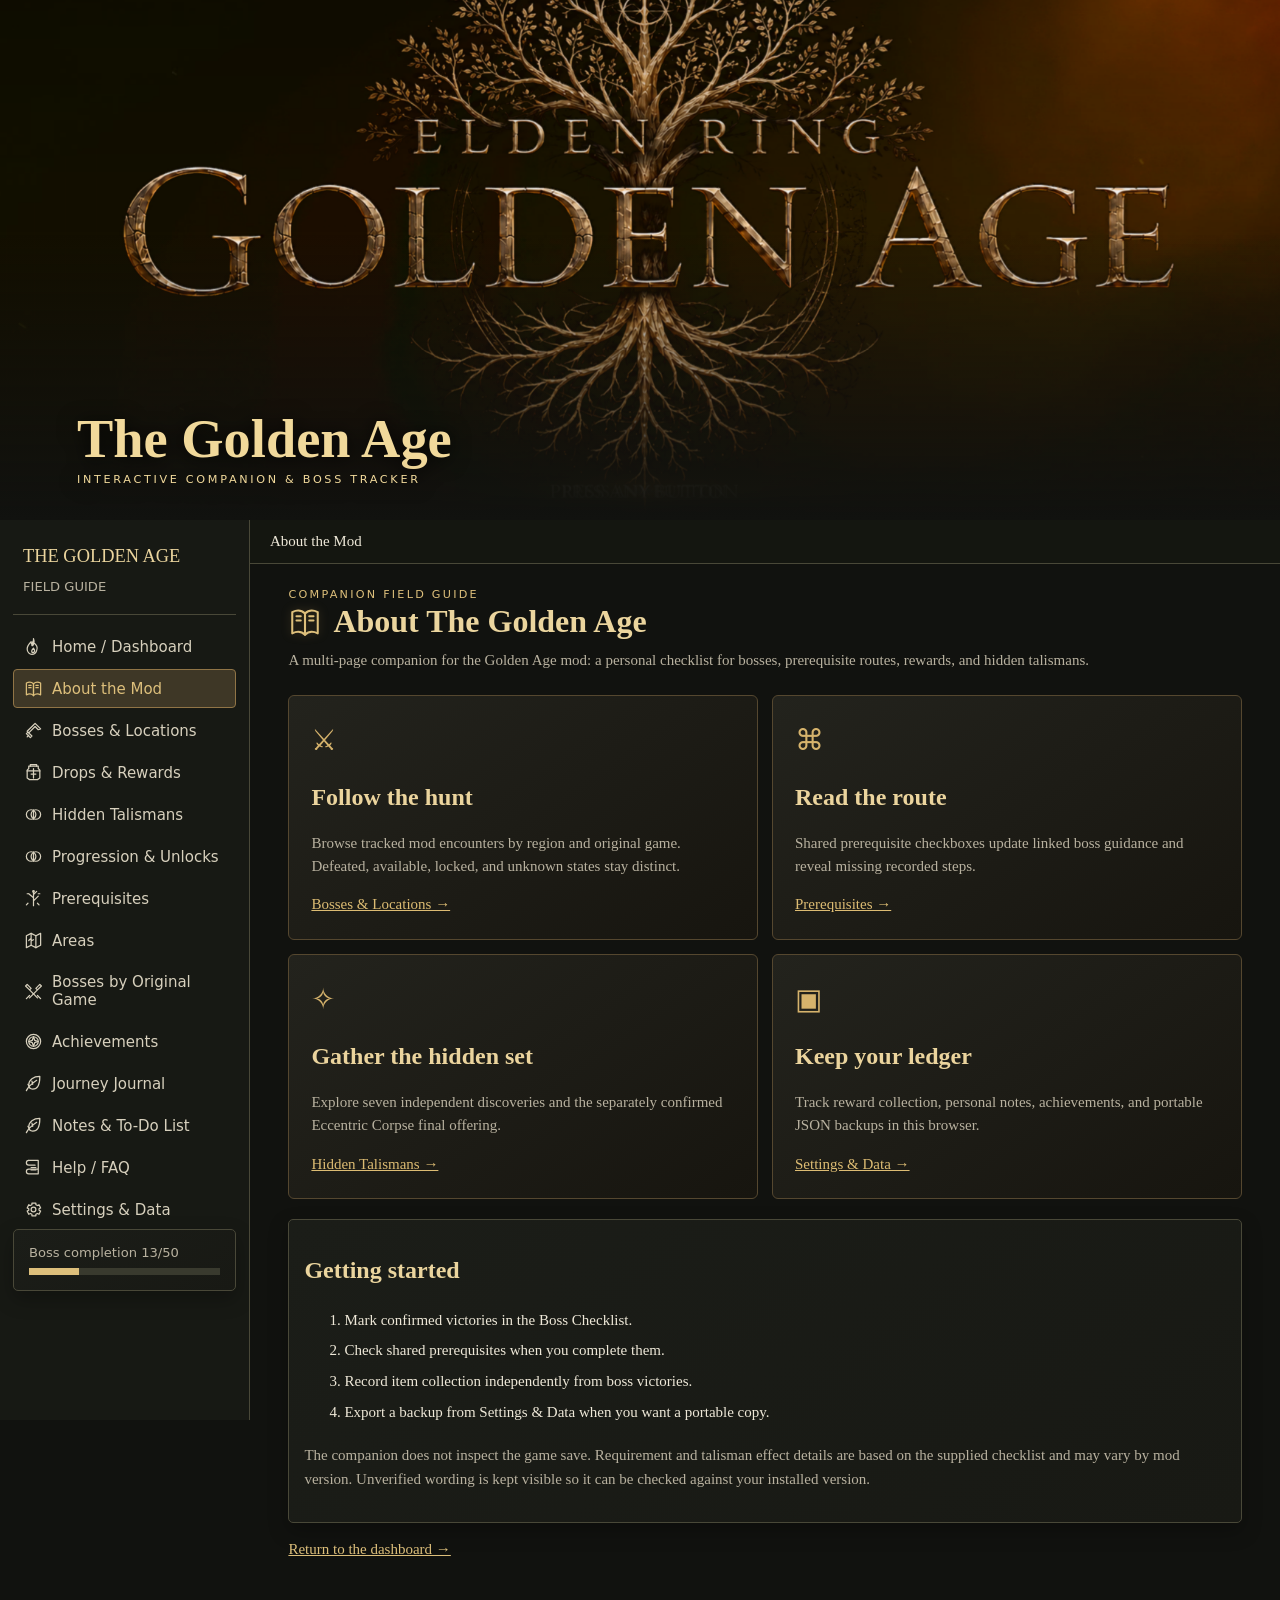
==== commit 8e8c04bb: "Update about.html" ====
--- a/about.html
+++ b/about.html
@@ -1 +1,37 @@
-<!doctype html><html lang="en"><head><meta charset="utf-8"><meta name="viewport" content="width=device-width,initial-scale=1"><meta name="theme-color" content="#11120f"><title>About the Mod — The Golden Age</title><link rel="stylesheet" href="app.css"></head><body data-page="about"><div class="hero"><div class="art" id="art"></div><h1>The Golden Age<small>Interactive companion & boss tracker</small></h1></div><div class="layout"><aside id="side"><div class="brand">THE GOLDEN AGE<br><span class="small">FIELD GUIDE</span></div><nav id="nav"></nav><div class="panel small" id="progress"></div></aside><div class="overlay" id="overlay"></div><div class="main"><div class="top"><button class="hamb" id="hamb">☰</button> <span id="pageLabel">About the Mod</span></div><main class="content" id="view"></main><footer class="small">Local companion tracker. Progress stays in this browser. Locations and prerequisites can vary by mod version.</footer></div></div><script src="bosses-data.js"></script><script src="app.js"></script><script src="rewards-data.js"></script><script src="talisman-data.js"></script><script src="extras.js"></script></body></html>+<!doctype html>
+<html lang="en">
+<head>
+  <meta charset="utf-8">
+  <meta name="viewport" content="width=device-width, initial-scale=1">
+  <meta name="theme-color" content="#11120f">
+  <title>About the Mod — The Golden Age</title>
+  <link rel="stylesheet" href="app.css">
+</head>
+<body data-page="about">
+  <div class="hero">
+    <div class="art" id="art"></div>
+    <h1>The Golden Age<small>Interactive companion & boss tracker</small></h1>
+  </div>
+  <div class="layout">
+    <aside id="side">
+      <div class="brand">THE GOLDEN AGE<br><span class="small">FIELD GUIDE</span></div>
+      <nav id="nav"></nav>
+      <div class="panel small" id="progress"></div>
+    </aside>
+    <div class="overlay" id="overlay"></div>
+    <div class="main">
+      <div class="top">
+        <button class="hamb" id="hamb">☰</button>
+        <span id="pageLabel">About the Mod</span>
+      </div>
+      <main class="content" id="view"></main>
+      <footer class="small">Local companion tracker. Progress stays in this browser. Locations and prerequisites can vary by mod version.</footer>
+    </div>
+  </div>
+  <script src="bosses-data.js"></script>
+  <script src="app.js"></script>
+  <script src="rewards-data.js"></script>
+  <script src="talisman-data.js"></script>
+  <script src="extras.js"></script>
+</body>
+</html>
